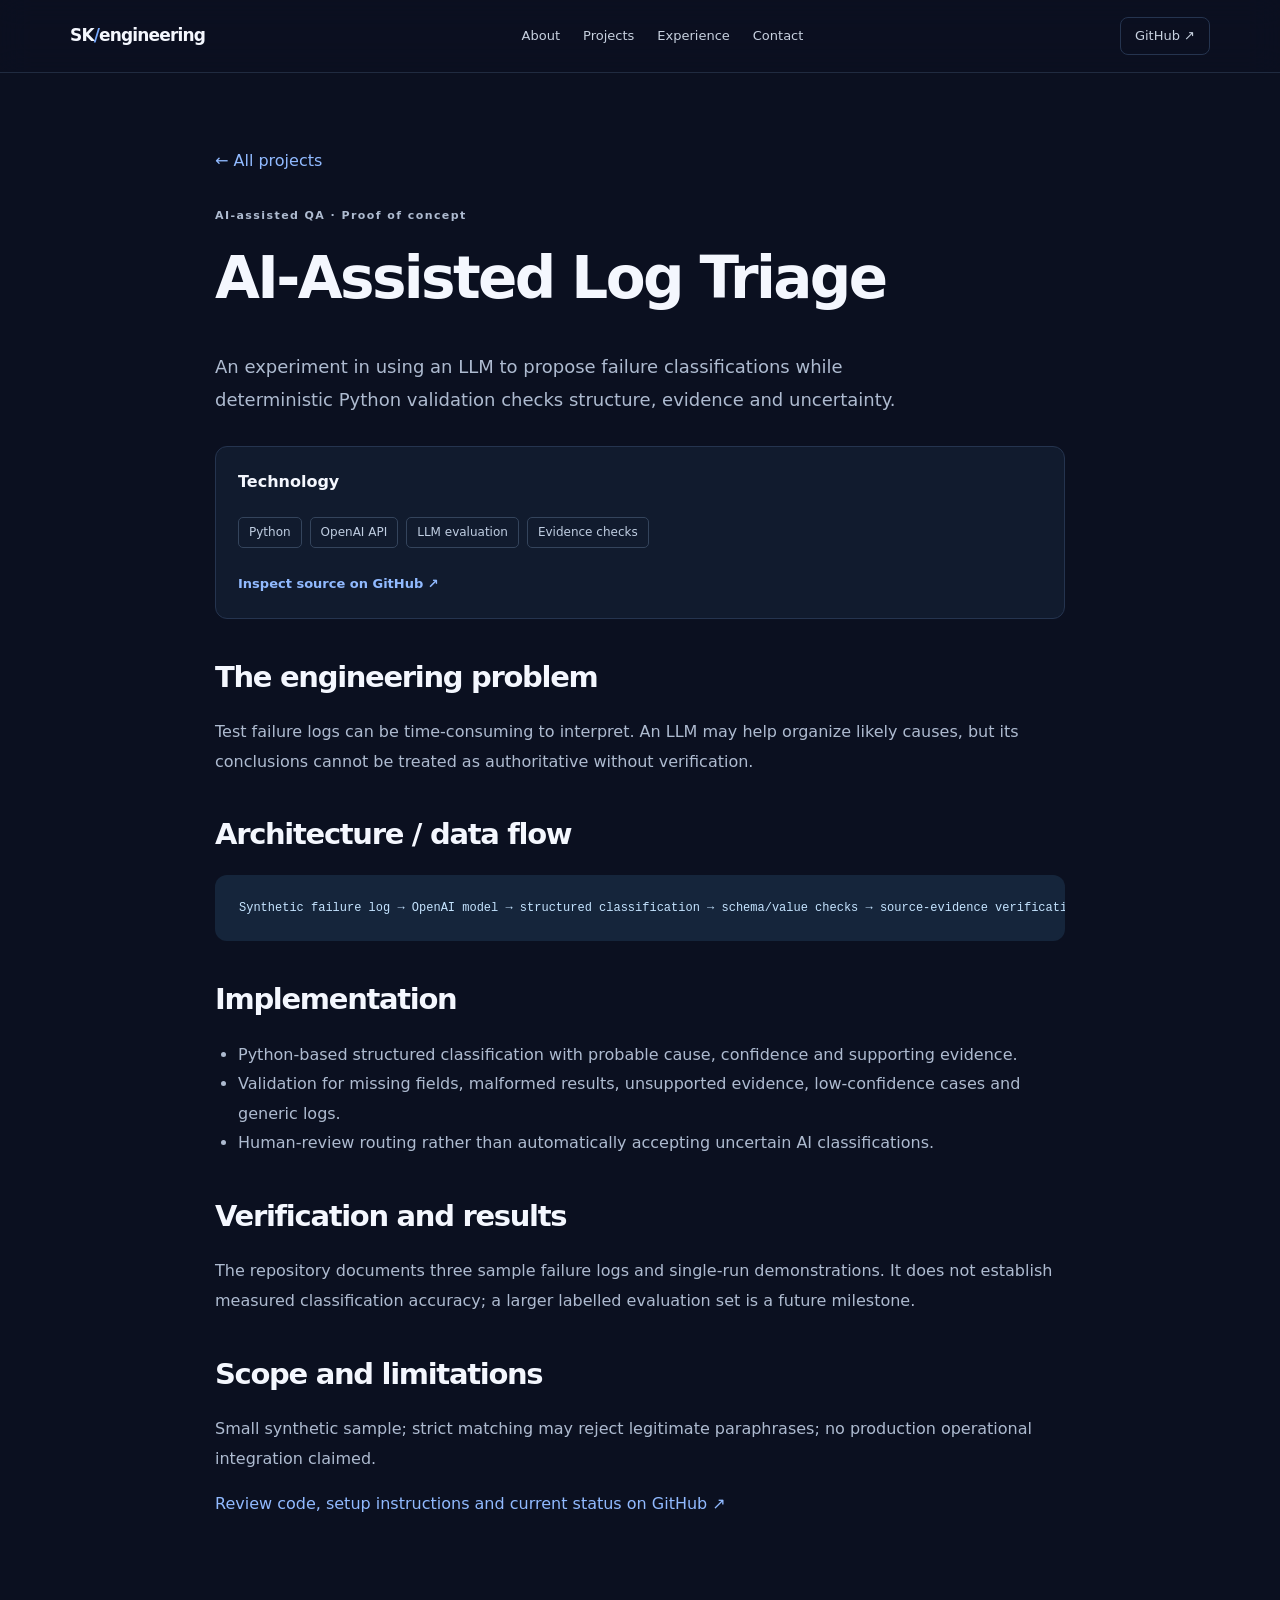
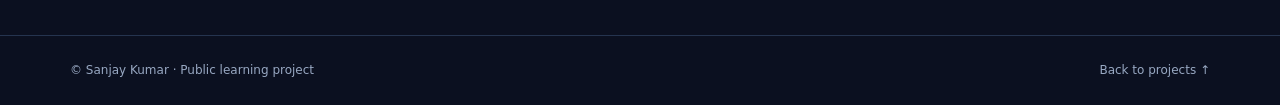
==== projects/ai-log-triage.html @ d61c4263 "feat: add engineering case study ai-log-triage" ====
<!doctype html><html lang="en"><head><meta charset="utf-8"><meta name="viewport" content="width=device-width,initial-scale=1"><meta name="description" content="An experiment in using an LLM to propose failure classifications while deterministic Python validation checks structure, evidence and uncertainty."><title>AI-Assisted Log Triage | Sanjay Kumar</title><link rel="stylesheet" href="../styles.css"></head><body><a class="skip" href="#main">Skip to content</a><header class="site-header"><div class="shell navigation"><a class="brand" href="../index.html#home">SK<span class="accent">/</span>engineering</a><nav aria-label="Main navigation"><a href="../index.html#about">About</a><a href="../index.html#projects">Projects</a><a href="../index.html#experience">Experience</a><a href="../index.html#contact">Contact</a></nav><a class="header-github" href="https://github.com/sanjay81">GitHub ↗</a></div></header><main id="main" class="shell case-shell"><a href="../index.html#projects">← All projects</a><p class="kicker" style="margin-top:32px">AI-assisted QA · Proof of concept</p><h1>AI-Assisted Log Triage</h1><p class="intro">An experiment in using an LLM to propose failure classifications while deterministic Python validation checks structure, evidence and uncertainty.</p><div class="case-meta"><strong>Technology</strong><div class="tags"><span>Python</span><span>OpenAI API</span><span>LLM evaluation</span><span>Evidence checks</span></div><a class="text-link" href="https://github.com/sanjay81/log-triage" target="_blank" rel="noopener noreferrer">Inspect source on GitHub ↗</a></div><h2>The engineering problem</h2><p>Test failure logs can be time-consuming to interpret. An LLM may help organize likely causes, but its conclusions cannot be treated as authoritative without verification.</p><h2>Architecture / data flow</h2><pre>Synthetic failure log → OpenAI model → structured classification → schema/value checks → source-evidence verification → human review when needed</pre><h2>Implementation</h2><ul><li>Python-based structured classification with probable cause, confidence and supporting evidence.</li><li>Validation for missing fields, malformed results, unsupported evidence, low-confidence cases and generic logs.</li><li>Human-review routing rather than automatically accepting uncertain AI classifications.</li></ul><h2>Verification and results</h2><p>The repository documents three sample failure logs and single-run demonstrations. It does not establish measured classification accuracy; a larger labelled evaluation set is a future milestone.</p><h2>Scope and limitations</h2><p>Small synthetic sample; strict matching may reject legitimate paraphrases; no production operational integration claimed.</p><p><a href="https://github.com/sanjay81/log-triage" target="_blank" rel="noopener noreferrer">Review code, setup instructions and current status on GitHub ↗</a></p></main><footer class="footer"><div class="shell footer-inner"><span>© Sanjay Kumar · Public learning project</span><a href="../index.html#projects">Back to projects ↑</a></div></footer></body></html>
---- styles.css ----
:root{color-scheme:dark;--bg:#0b1020;--panel:#111b2e;--text:#f4f7fe;--muted:#aebbd0;--line:#25344f;--blue:#76a9ff;font-family:Inter,ui-sans-serif,system-ui,-apple-system,BlinkMacSystemFont,"Segoe UI",sans-serif}*{box-sizing:border-box}html{scroll-behavior:smooth;scroll-padding-top:76px}body{margin:0;background:var(--bg);color:var(--text);line-height:1.6}a{color:inherit;text-decoration:none}a:hover{color:#9cc2ff}a:focus-visible{outline:2px solid #97bcff;outline-offset:4px}h1,h2,h3,p{margin-top:0}h1,h2,h3{line-height:1.12;letter-spacing:-.045em}p{color:var(--muted)}.shell{width:min(1140px,calc(100% - 48px));margin:auto}.skip{position:absolute;top:-60px;left:12px;background:white;color:#111;padding:12px;z-index:12}.skip:focus{top:10px}.site-header{position:sticky;top:0;z-index:10;backdrop-filter:blur(15px);background:#0b1020e8;border-bottom:1px solid #202b40}.navigation{min-height:72px;display:flex;align-items:center;justify-content:space-between;gap:24px}.brand{font-size:17px;font-weight:800;letter-spacing:-.05em;white-space:nowrap}.accent{color:var(--blue)}nav{display:flex;gap:23px}nav a,.header-github{font-size:13px;color:#c8d1e0}.header-github{border:1px solid var(--line);padding:8px 14px;border-radius:8px}.hero{padding:110px 0 98px}.eyebrow,.overline,.kicker,.project-category{font-size:11px;font-weight:800;letter-spacing:.13em;color:#8db7fa}.eyebrow{display:flex;align-items:center;gap:9px;margin-bottom:38px}.status-dot{display:inline-block;width:7px;height:7px;border-radius:50%;background:#53db98;box-shadow:0 0 0 4px #53db9825}.overline{margin-bottom:18px}.hero h1{font-size:clamp(40px,5.6vw,76px);max-width:1060px;margin-bottom:28px}.gradient{background:linear-gradient(90deg,#69a4ff,#9cc9f6,#98eddf);color:transparent;background-clip:text}.intro{max-width:730px;font-size:18px;line-height:1.8}.actions{display:flex;gap:12px;flex-wrap:wrap;margin-top:30px}.button{display:inline-flex;align-items:center;gap:12px;padding:13px 20px;border-radius:8px;font-size:14px;font-weight:750}.primary{background:#4386eb;color:white}.primary:hover{background:#68a1ff;color:#091226}.secondary{border:1px solid #40516c;color:#edf3fc}.secondary:hover{border-color:#88b4f6}.hero-meta{display:flex;gap:35px;margin-top:78px;border-top:1px solid var(--line);padding-top:25px;flex-wrap:wrap;font-size:12px;color:var(--muted)}.hero-meta strong{color:white;display:block;font-size:15px}.section{padding:95px 0}.section-dark{background:#0e1728;border-top:1px solid #1d2b40;border-bottom:1px solid #1d2b40}.two-col{display:grid;grid-template-columns:.95fr 1.05fr;gap:100px}.kicker{margin-bottom:20px}.section h2{font-size:clamp(32px,4vw,52px);max-width:650px;margin-bottom:24px}.two-col p{line-height:1.85}.chips,.tags{display:flex;flex-wrap:wrap;gap:8px}.chips{margin-top:26px}.chips span,.tags span{border:1px solid #34445c;padding:5px 10px;border-radius:5px;color:#c0cee2;font-size:12px}.section-head{display:flex;justify-content:space-between;align-items:end;gap:40px;margin-bottom:28px}.section-head p:last-child{max-width:310px;font-size:14px}.project-grid{display:grid;grid-template-columns:repeat(2,minmax(0,1fr));gap:20px}.project{background:var(--panel);border:1px solid #27344c;border-radius:12px;overflow:hidden;transition:transform .2s,border-color .2s}.project:hover{transform:translateY(-3px);border-color:#5a86bc}.project-visual{min-height:155px;display:flex;align-items:center;justify-content:space-between;padding:20px 26px;position:relative;overflow:hidden}.project-visual span{font-size:11px;letter-spacing:.16em;font-weight:700;color:#d9e8ff}.visual-icon{font-size:80px;line-height:1;opacity:.6}.blue{background:radial-gradient(ellipse at 60% 90%,#23649c,#132944 70%)}.violet{background:radial-gradient(ellipse at 65% 90%,#585ba4,#252344 70%)}.teal{background:radial-gradient(ellipse at 65% 90%,#2a877a,#17373b 70%)}.amber{background:radial-gradient(ellipse at 65% 90%,#94733d,#342d2b 70%)}.pink{background:radial-gradient(ellipse at 65% 90%,#8e4c84,#31253e 70%)}.project-copy{padding:26px}.project-copy h3{font-size:24px;margin:12px 0}.project-copy>p:not(.project-category){min-height:65px;font-size:14px;line-height:1.7}.tags{margin:22px 0}.text-link{font-size:13px;font-weight:800;color:#92bfff}.experience-item{border-bottom:1px solid #30405b;padding:0 0 17px;margin-bottom:22px}.experience-item h3{font-size:20px;letter-spacing:-.02em;margin:0 0 8px}.experience-item p{margin:0}.small{font-size:13px}.muted{color:var(--muted)}.section-subtitle{margin-bottom:28px}.notes-grid{display:grid;grid-template-columns:1fr 1fr;gap:20px}.note{background:#101c30;border:1px solid #2e405b;border-radius:12px;padding:28px}.note span{font-size:11px;color:#91b9fa;letter-spacing:.1em;font-weight:800}.note h3{font-size:23px;margin:14px 0}.note p{font-size:14px}.note strong{font-size:13px;color:#91b9fa}.contact-section{background:linear-gradient(135deg,#152a4b,#111a2e 65%);text-align:center}.contact-inner{max-width:750px}.contact-inner h2{max-width:none}.contact-inner .actions{justify-content:center}.footer{border-top:1px solid var(--line);padding:25px 0}.footer-inner{display:flex;justify-content:space-between;gap:15px;color:#98a8c2;font-size:12px}@media(max-width:850px){.navigation{flex-wrap:wrap;padding:12px 0}nav{order:3;width:100%;overflow:auto;gap:18px}.two-col{grid-template-columns:1fr;gap:20px}.hero{padding:75px 0}.hero-meta{margin-top:55px}.section{padding:70px 0}}@media(max-width:590px){.shell{width:calc(100% - 34px)}.header-github{display:none}.hero h1{font-size:41px}.intro{font-size:16px}.hero-meta{gap:19px}.project-grid,.notes-grid{grid-template-columns:1fr}.section-head{display:block}.section-head p:last-child{max-width:none}.footer-inner{flex-direction:column}.project-visual{min-height:130px}}@media(prefers-reduced-motion:reduce){*,*:before,*:after{scroll-behavior:auto!important;transition:none!important}}
/* Portfolio V2 additions */
.social-links{display:flex;gap:22px;flex-wrap:wrap;margin-top:24px;font-size:13px;color:#a9c9ff;font-weight:700}.timeline{border-top:1px solid var(--line);margin-top:30px}.timeline-entry{display:grid;grid-template-columns:220px 1fr;gap:40px;padding:32px 0;border-bottom:1px solid var(--line)}.timeline-entry time{font-size:12px;color:#91baff;font-weight:800;letter-spacing:.09em;padding-top:7px}.timeline-entry h3{font-size:23px;margin-bottom:8px}.timeline-entry p{font-size:14px;max-width:800px}.timeline-entry strong{font-size:14px;color:#c5e1ff}.timeline-entry .tags{margin-top:14px}.employer{color:#91baff!important;font-size:13px!important}.credentials{display:grid;grid-template-columns:1fr 1fr;gap:30px;padding-top:40px}.credentials h3{font-size:19px}.credentials p{font-size:14px}.case-shell{max-width:850px;padding-top:75px;padding-bottom:100px}.case-shell h1{font-size:clamp(36px,5vw,58px)}.case-shell h2{font-size:29px;margin-top:42px}.case-shell p,.case-shell li{line-height:1.85;color:var(--muted)}.case-shell a{color:#91baff}.case-meta{margin:30px 0;padding:22px;border:1px solid var(--line);border-radius:12px;background:var(--panel)}.case-shell pre{white-space:pre;overflow-x:auto;padding:24px;border-radius:12px;background:#15253b;color:#c5e4ff;font-size:12px;line-height:1.5}.case-shell ul{padding-left:23px}@media(max-width:700px){.timeline-entry{grid-template-columns:1fr;gap:10px}.credentials{grid-template-columns:1fr}}
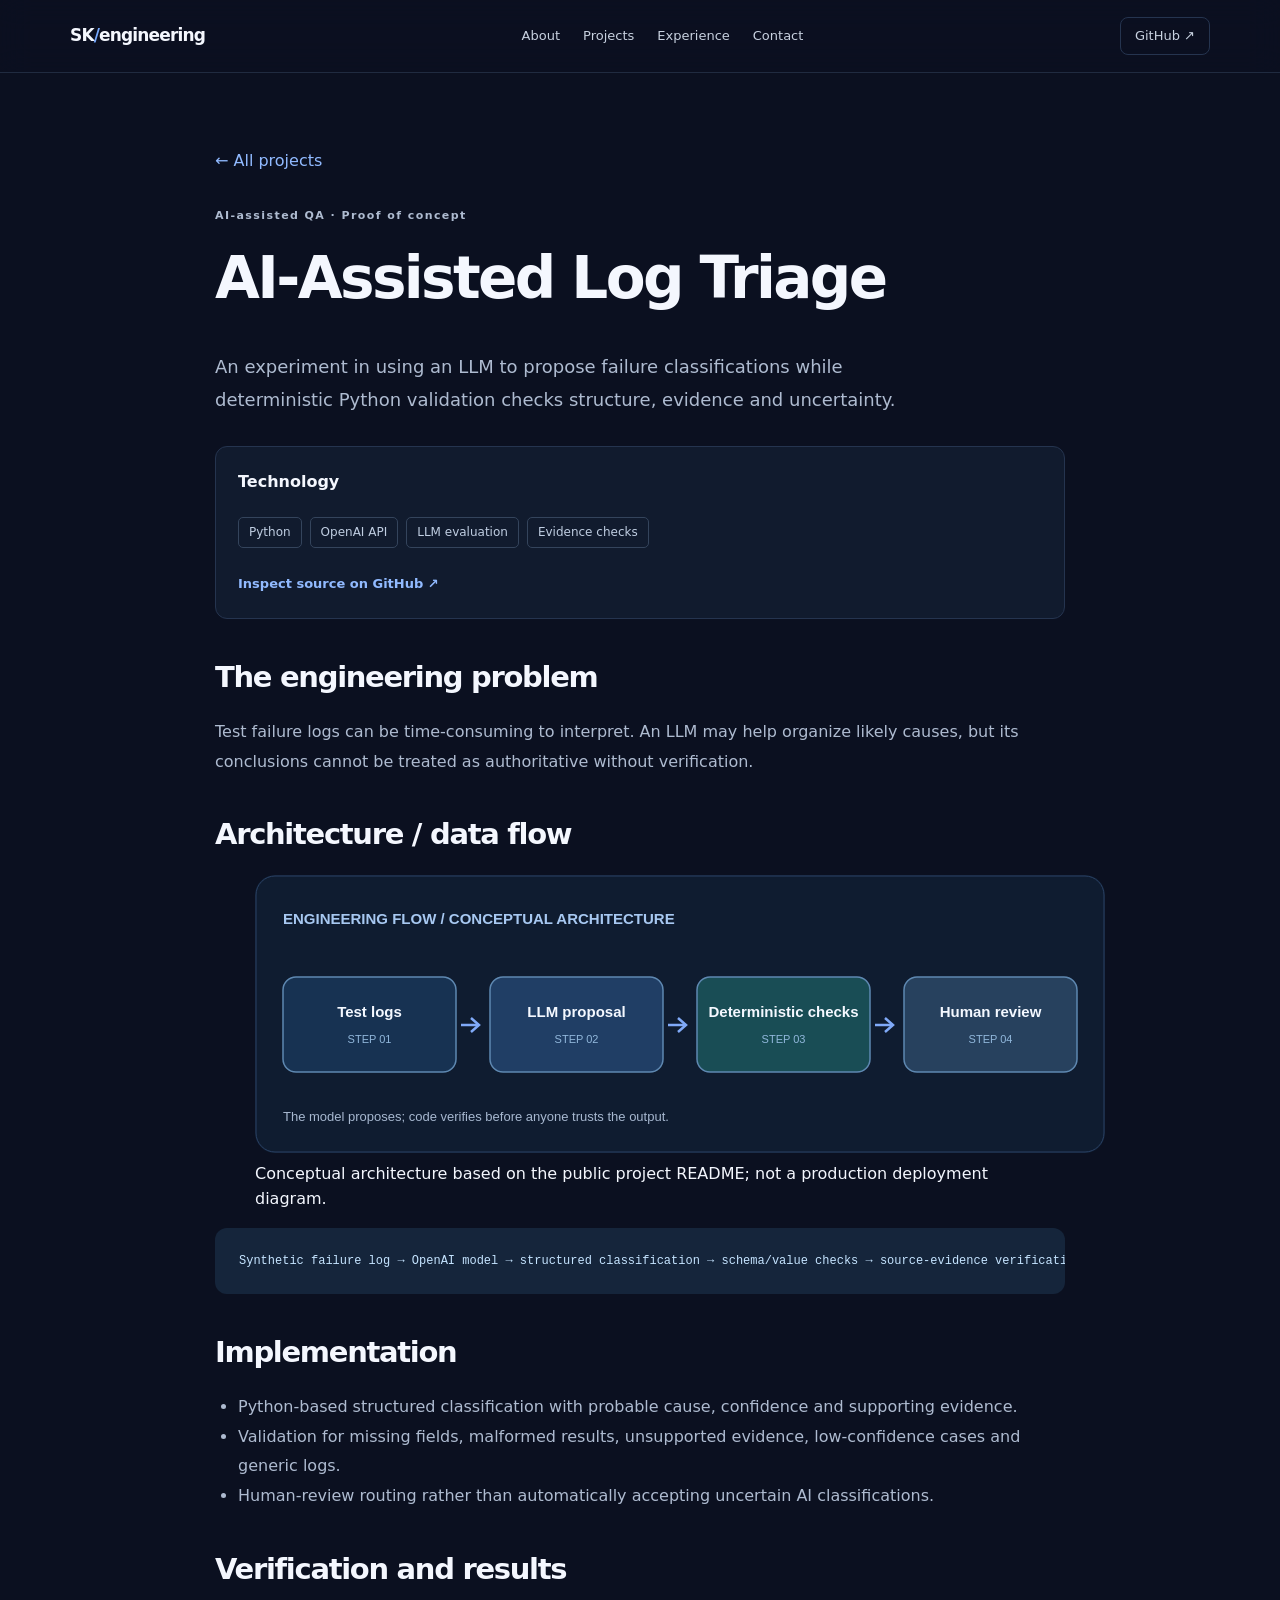
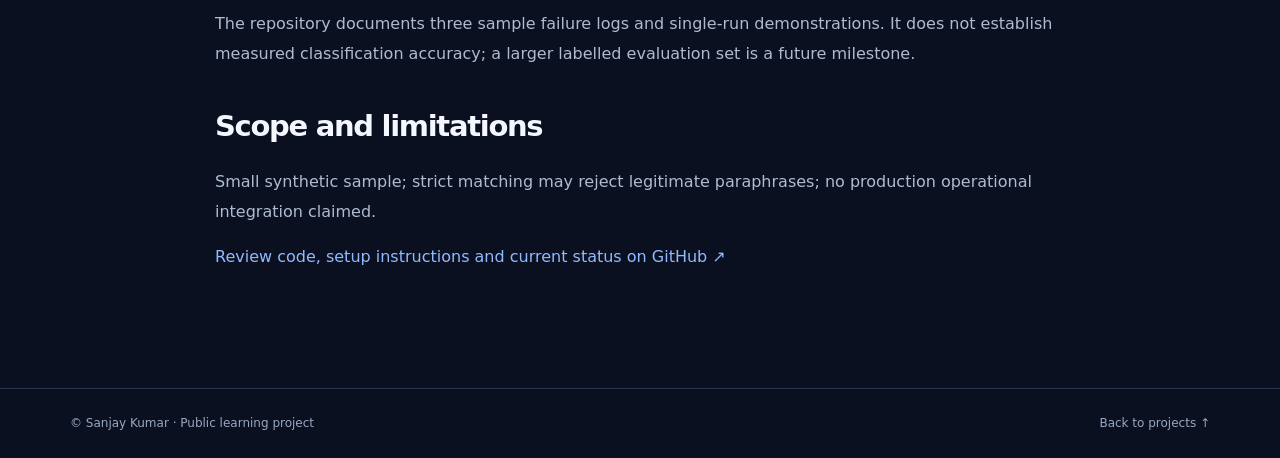
==== commit 5b152d50: "design: integrate architecture diagram into ai-log-triage" ====
--- a/projects/ai-log-triage.html
+++ b/projects/ai-log-triage.html
@@ -1 +1 @@
-<!doctype html><html lang="en"><head><meta charset="utf-8"><meta name="viewport" content="width=device-width,initial-scale=1"><meta name="description" content="An experiment in using an LLM to propose failure classifications while deterministic Python validation checks structure, evidence and uncertainty."><title>AI-Assisted Log Triage | Sanjay Kumar</title><link rel="stylesheet" href="../styles.css"></head><body><a class="skip" href="#main">Skip to content</a><header class="site-header"><div class="shell navigation"><a class="brand" href="../index.html#home">SK<span class="accent">/</span>engineering</a><nav aria-label="Main navigation"><a href="../index.html#about">About</a><a href="../index.html#projects">Projects</a><a href="../index.html#experience">Experience</a><a href="../index.html#contact">Contact</a></nav><a class="header-github" href="https://github.com/sanjay81">GitHub ↗</a></div></header><main id="main" class="shell case-shell"><a href="../index.html#projects">← All projects</a><p class="kicker" style="margin-top:32px">AI-assisted QA · Proof of concept</p><h1>AI-Assisted Log Triage</h1><p class="intro">An experiment in using an LLM to propose failure classifications while deterministic Python validation checks structure, evidence and uncertainty.</p><div class="case-meta"><strong>Technology</strong><div class="tags"><span>Python</span><span>OpenAI API</span><span>LLM evaluation</span><span>Evidence checks</span></div><a class="text-link" href="https://github.com/sanjay81/log-triage" target="_blank" rel="noopener noreferrer">Inspect source on GitHub ↗</a></div><h2>The engineering problem</h2><p>Test failure logs can be time-consuming to interpret. An LLM may help organize likely causes, but its conclusions cannot be treated as authoritative without verification.</p><h2>Architecture / data flow</h2><pre>Synthetic failure log → OpenAI model → structured classification → schema/value checks → source-evidence verification → human review when needed</pre><h2>Implementation</h2><ul><li>Python-based structured classification with probable cause, confidence and supporting evidence.</li><li>Validation for missing fields, malformed results, unsupported evidence, low-confidence cases and generic logs.</li><li>Human-review routing rather than automatically accepting uncertain AI classifications.</li></ul><h2>Verification and results</h2><p>The repository documents three sample failure logs and single-run demonstrations. It does not establish measured classification accuracy; a larger labelled evaluation set is a future milestone.</p><h2>Scope and limitations</h2><p>Small synthetic sample; strict matching may reject legitimate paraphrases; no production operational integration claimed.</p><p><a href="https://github.com/sanjay81/log-triage" target="_blank" rel="noopener noreferrer">Review code, setup instructions and current status on GitHub ↗</a></p></main><footer class="footer"><div class="shell footer-inner"><span>© Sanjay Kumar · Public learning project</span><a href="../index.html#projects">Back to projects ↑</a></div></footer></body></html>+<!doctype html><html lang="en"><head><meta charset="utf-8"><meta name="viewport" content="width=device-width,initial-scale=1"><meta name="description" content="An experiment in using an LLM to propose failure classifications while deterministic Python validation checks structure, evidence and uncertainty."><title>AI-Assisted Log Triage | Sanjay Kumar</title><link rel="stylesheet" href="../styles.css"></head><body><a class="skip" href="#main">Skip to content</a><header class="site-header"><div class="shell navigation"><a class="brand" href="../index.html#home">SK<span class="accent">/</span>engineering</a><nav aria-label="Main navigation"><a href="../index.html#about">About</a><a href="../index.html#projects">Projects</a><a href="../index.html#experience">Experience</a><a href="../index.html#contact">Contact</a></nav><a class="header-github" href="https://github.com/sanjay81">GitHub ↗</a></div></header><main id="main" class="shell case-shell"><a href="../index.html#projects">← All projects</a><p class="kicker" style="margin-top:32px">AI-assisted QA · Proof of concept</p><h1>AI-Assisted Log Triage</h1><p class="intro">An experiment in using an LLM to propose failure classifications while deterministic Python validation checks structure, evidence and uncertainty.</p><div class="case-meta"><strong>Technology</strong><div class="tags"><span>Python</span><span>OpenAI API</span><span>LLM evaluation</span><span>Evidence checks</span></div><a class="text-link" href="https://github.com/sanjay81/log-triage" target="_blank" rel="noopener noreferrer">Inspect source on GitHub ↗</a></div><h2>The engineering problem</h2><p>Test failure logs can be time-consuming to interpret. An LLM may help organize likely causes, but its conclusions cannot be treated as authoritative without verification.</p><h2>Architecture / data flow</h2><figure class="architecture"><img src="../assets/architecture-ai-log-triage.svg" alt="Conceptual four-step architecture for this public engineering proof of concept" loading="lazy"><figcaption>Conceptual architecture based on the public project README; not a production deployment diagram.</figcaption></figure><pre>Synthetic failure log → OpenAI model → structured classification → schema/value checks → source-evidence verification → human review when needed</pre><h2>Implementation</h2><ul><li>Python-based structured classification with probable cause, confidence and supporting evidence.</li><li>Validation for missing fields, malformed results, unsupported evidence, low-confidence cases and generic logs.</li><li>Human-review routing rather than automatically accepting uncertain AI classifications.</li></ul><h2>Verification and results</h2><p>The repository documents three sample failure logs and single-run demonstrations. It does not establish measured classification accuracy; a larger labelled evaluation set is a future milestone.</p><h2>Scope and limitations</h2><p>Small synthetic sample; strict matching may reject legitimate paraphrases; no production operational integration claimed.</p><p><a href="https://github.com/sanjay81/log-triage" target="_blank" rel="noopener noreferrer">Review code, setup instructions and current status on GitHub ↗</a></p></main><footer class="footer"><div class="shell footer-inner"><span>© Sanjay Kumar · Public learning project</span><a href="../index.html#projects">Back to projects ↑</a></div></footer></body></html>
